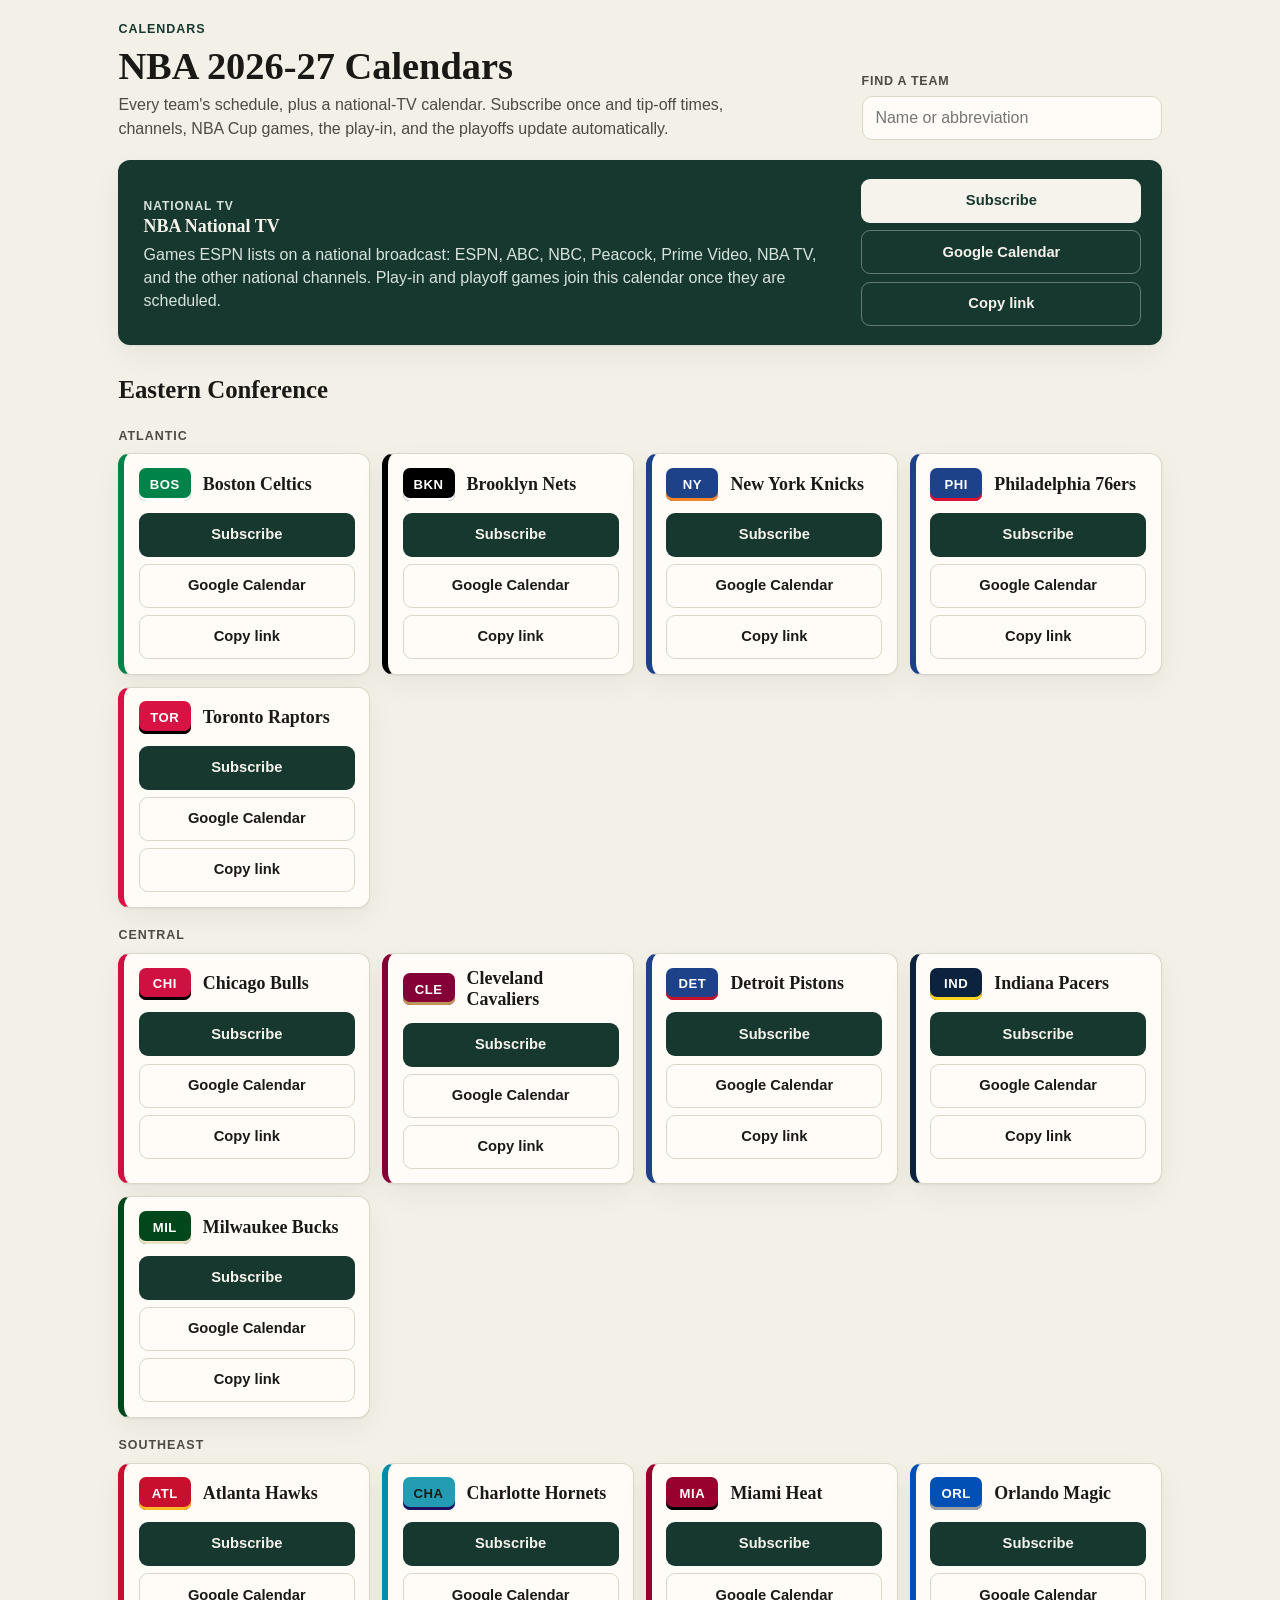
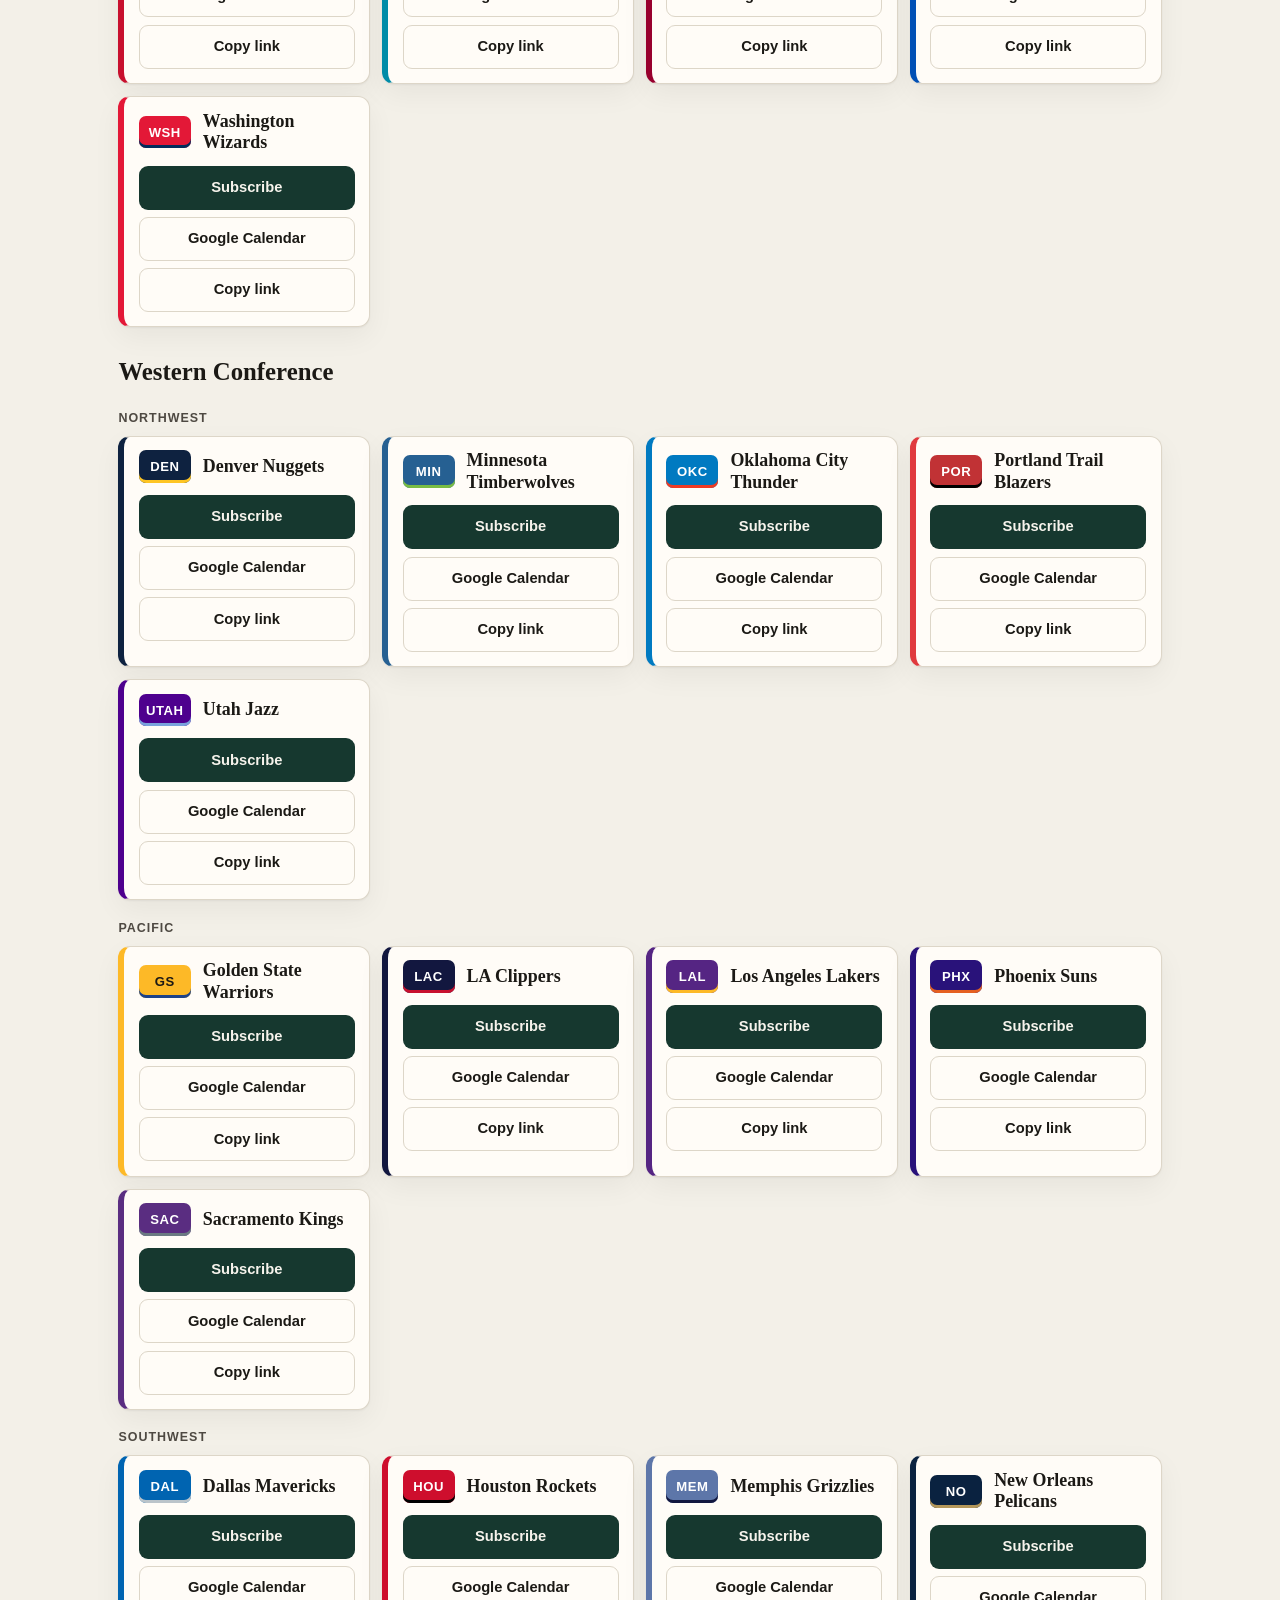
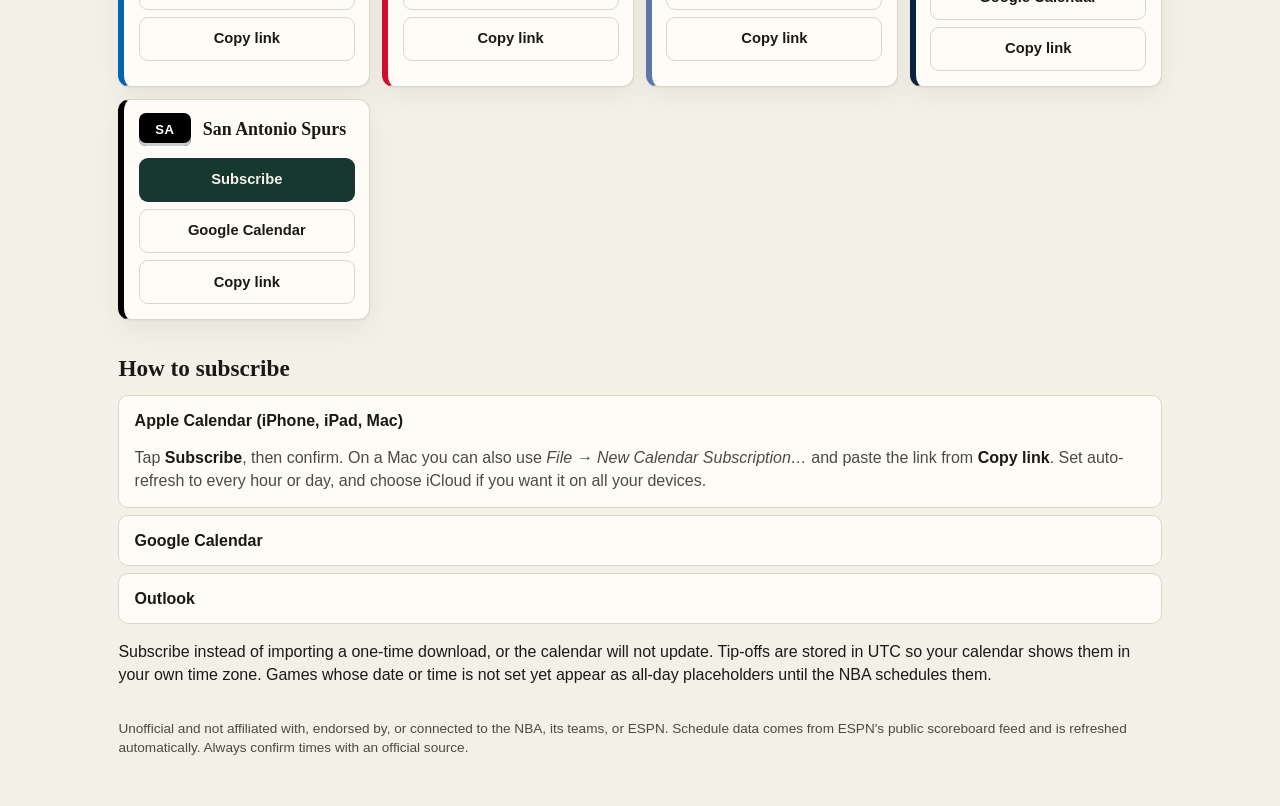
==== docs/basketball/index.html @ 131f5a89 "Add NBA calendars and restyle the subscribe pages. Basketball feeds come from ESPN's team schedules:" ====
<!doctype html>
<html lang="en">
<head>
<meta charset="utf-8">
<meta name="viewport" content="width=device-width, initial-scale=1">
<title>NBA 2026-27 Calendars – subscribe to any team</title>
<meta name="description" content="Free, auto-updating NBA 2026-27 schedule calendars for all 30 teams plus nationally televised games. Works with Apple, Google and Outlook Calendar.">
<link rel="stylesheet" href="../assets/style.css">
</head>
<body>
<a class="skip" href="#calendars">Skip to calendars</a>
<div class="wrap">
<header class="top">
  <div>
    <p class="kicker"><a href="../">Calendars</a></p>
    <h1>NBA 2026-27 Calendars</h1>
    <p class="lead">Every team's schedule, plus a national-TV calendar. Subscribe once and tip-off times, channels, NBA Cup games, the play-in, and the playoffs update automatically.</p>
  </div>
  <div class="find" role="search">
    <label for="team-search">Find a team</label>
    <input id="team-search" type="search" data-search placeholder="Name or abbreviation" autocomplete="off" enterkeyhint="search">
  </div>
</header>
<main id="calendars">
<article class="card feature"><div class="feature-copy"><p class="eyebrow">National TV</p><h2>NBA National TV</h2><p>Games ESPN lists on a national broadcast: ESPN, ABC, NBC, Peacock, Prime Video, NBA TV, and the other national channels. Play-in and playoff games join this calendar once they are scheduled.</p></div><div class="actions"><a class="btn primary" href="webcal://jaxzn.github.io/calendars/basketball/national.ics">Subscribe</a><a class="btn" href="https://calendar.google.com/calendar/r?cid=webcal%3A%2F%2Fjaxzn.github.io%2Fcalendars%2Fbasketball%2Fnational.ics" target="_blank" rel="noopener">Google Calendar</a><button type="button" class="btn" data-copy="https://jaxzn.github.io/calendars/basketball/national.ics" data-label="Copy link" aria-label="Copy NBA National TV calendar link">Copy link</button></div></article>
<p class="empty" data-empty hidden>No teams match that search.</p>
<section class="conference" data-conference><h2 class="conf">Eastern Conference</h2><section class="division" data-division><h3>Atlantic</h3><div class="grid">
<article class="card" data-team="boston celtics bos" style="--team:#008348;--alt:#ffffff;--swatch:#008348;--on:#ffffff"><div class="card-main"><p class="abbr" aria-hidden="true">BOS</p><h3>Boston Celtics</h3></div><div class="actions"><a class="btn primary" href="webcal://jaxzn.github.io/calendars/basketball/bos.ics">Subscribe</a><a class="btn" href="https://calendar.google.com/calendar/r?cid=webcal%3A%2F%2Fjaxzn.github.io%2Fcalendars%2Fbasketball%2Fbos.ics" target="_blank" rel="noopener">Google Calendar</a><button type="button" class="btn" data-copy="https://jaxzn.github.io/calendars/basketball/bos.ics" data-label="Copy link" aria-label="Copy Boston Celtics calendar link">Copy link</button></div></article>
<article class="card" data-team="brooklyn nets bkn" style="--team:#000000;--alt:#ffffff;--swatch:#000000;--on:#ffffff"><div class="card-main"><p class="abbr" aria-hidden="true">BKN</p><h3>Brooklyn Nets</h3></div><div class="actions"><a class="btn primary" href="webcal://jaxzn.github.io/calendars/basketball/bkn.ics">Subscribe</a><a class="btn" href="https://calendar.google.com/calendar/r?cid=webcal%3A%2F%2Fjaxzn.github.io%2Fcalendars%2Fbasketball%2Fbkn.ics" target="_blank" rel="noopener">Google Calendar</a><button type="button" class="btn" data-copy="https://jaxzn.github.io/calendars/basketball/bkn.ics" data-label="Copy link" aria-label="Copy Brooklyn Nets calendar link">Copy link</button></div></article>
<article class="card" data-team="new york knicks ny" style="--team:#1d428a;--alt:#f58426;--swatch:#1d428a;--on:#ffffff"><div class="card-main"><p class="abbr" aria-hidden="true">NY</p><h3>New York Knicks</h3></div><div class="actions"><a class="btn primary" href="webcal://jaxzn.github.io/calendars/basketball/ny.ics">Subscribe</a><a class="btn" href="https://calendar.google.com/calendar/r?cid=webcal%3A%2F%2Fjaxzn.github.io%2Fcalendars%2Fbasketball%2Fny.ics" target="_blank" rel="noopener">Google Calendar</a><button type="button" class="btn" data-copy="https://jaxzn.github.io/calendars/basketball/ny.ics" data-label="Copy link" aria-label="Copy New York Knicks calendar link">Copy link</button></div></article>
<article class="card" data-team="philadelphia 76ers phi" style="--team:#1d428a;--alt:#e01234;--swatch:#1d428a;--on:#ffffff"><div class="card-main"><p class="abbr" aria-hidden="true">PHI</p><h3>Philadelphia 76ers</h3></div><div class="actions"><a class="btn primary" href="webcal://jaxzn.github.io/calendars/basketball/phi.ics">Subscribe</a><a class="btn" href="https://calendar.google.com/calendar/r?cid=webcal%3A%2F%2Fjaxzn.github.io%2Fcalendars%2Fbasketball%2Fphi.ics" target="_blank" rel="noopener">Google Calendar</a><button type="button" class="btn" data-copy="https://jaxzn.github.io/calendars/basketball/phi.ics" data-label="Copy link" aria-label="Copy Philadelphia 76ers calendar link">Copy link</button></div></article>
<article class="card" data-team="toronto raptors tor" style="--team:#d91244;--alt:#000000;--swatch:#d91244;--on:#ffffff"><div class="card-main"><p class="abbr" aria-hidden="true">TOR</p><h3>Toronto Raptors</h3></div><div class="actions"><a class="btn primary" href="webcal://jaxzn.github.io/calendars/basketball/tor.ics">Subscribe</a><a class="btn" href="https://calendar.google.com/calendar/r?cid=webcal%3A%2F%2Fjaxzn.github.io%2Fcalendars%2Fbasketball%2Ftor.ics" target="_blank" rel="noopener">Google Calendar</a><button type="button" class="btn" data-copy="https://jaxzn.github.io/calendars/basketball/tor.ics" data-label="Copy link" aria-label="Copy Toronto Raptors calendar link">Copy link</button></div></article>
</div></section><section class="division" data-division><h3>Central</h3><div class="grid">
<article class="card" data-team="chicago bulls chi" style="--team:#ce1141;--alt:#000000;--swatch:#ce1141;--on:#ffffff"><div class="card-main"><p class="abbr" aria-hidden="true">CHI</p><h3>Chicago Bulls</h3></div><div class="actions"><a class="btn primary" href="webcal://jaxzn.github.io/calendars/basketball/chi.ics">Subscribe</a><a class="btn" href="https://calendar.google.com/calendar/r?cid=webcal%3A%2F%2Fjaxzn.github.io%2Fcalendars%2Fbasketball%2Fchi.ics" target="_blank" rel="noopener">Google Calendar</a><button type="button" class="btn" data-copy="https://jaxzn.github.io/calendars/basketball/chi.ics" data-label="Copy link" aria-label="Copy Chicago Bulls calendar link">Copy link</button></div></article>
<article class="card" data-team="cleveland cavaliers cle" style="--team:#860038;--alt:#bc945c;--swatch:#860038;--on:#ffffff"><div class="card-main"><p class="abbr" aria-hidden="true">CLE</p><h3>Cleveland Cavaliers</h3></div><div class="actions"><a class="btn primary" href="webcal://jaxzn.github.io/calendars/basketball/cle.ics">Subscribe</a><a class="btn" href="https://calendar.google.com/calendar/r?cid=webcal%3A%2F%2Fjaxzn.github.io%2Fcalendars%2Fbasketball%2Fcle.ics" target="_blank" rel="noopener">Google Calendar</a><button type="button" class="btn" data-copy="https://jaxzn.github.io/calendars/basketball/cle.ics" data-label="Copy link" aria-label="Copy Cleveland Cavaliers calendar link">Copy link</button></div></article>
<article class="card" data-team="detroit pistons det" style="--team:#1d428a;--alt:#c8102e;--swatch:#1d428a;--on:#ffffff"><div class="card-main"><p class="abbr" aria-hidden="true">DET</p><h3>Detroit Pistons</h3></div><div class="actions"><a class="btn primary" href="webcal://jaxzn.github.io/calendars/basketball/det.ics">Subscribe</a><a class="btn" href="https://calendar.google.com/calendar/r?cid=webcal%3A%2F%2Fjaxzn.github.io%2Fcalendars%2Fbasketball%2Fdet.ics" target="_blank" rel="noopener">Google Calendar</a><button type="button" class="btn" data-copy="https://jaxzn.github.io/calendars/basketball/det.ics" data-label="Copy link" aria-label="Copy Detroit Pistons calendar link">Copy link</button></div></article>
<article class="card" data-team="indiana pacers ind" style="--team:#0c2340;--alt:#ffd520;--swatch:#0c2340;--on:#ffffff"><div class="card-main"><p class="abbr" aria-hidden="true">IND</p><h3>Indiana Pacers</h3></div><div class="actions"><a class="btn primary" href="webcal://jaxzn.github.io/calendars/basketball/ind.ics">Subscribe</a><a class="btn" href="https://calendar.google.com/calendar/r?cid=webcal%3A%2F%2Fjaxzn.github.io%2Fcalendars%2Fbasketball%2Find.ics" target="_blank" rel="noopener">Google Calendar</a><button type="button" class="btn" data-copy="https://jaxzn.github.io/calendars/basketball/ind.ics" data-label="Copy link" aria-label="Copy Indiana Pacers calendar link">Copy link</button></div></article>
<article class="card" data-team="milwaukee bucks mil" style="--team:#00471b;--alt:#eee1c6;--swatch:#00471b;--on:#ffffff"><div class="card-main"><p class="abbr" aria-hidden="true">MIL</p><h3>Milwaukee Bucks</h3></div><div class="actions"><a class="btn primary" href="webcal://jaxzn.github.io/calendars/basketball/mil.ics">Subscribe</a><a class="btn" href="https://calendar.google.com/calendar/r?cid=webcal%3A%2F%2Fjaxzn.github.io%2Fcalendars%2Fbasketball%2Fmil.ics" target="_blank" rel="noopener">Google Calendar</a><button type="button" class="btn" data-copy="https://jaxzn.github.io/calendars/basketball/mil.ics" data-label="Copy link" aria-label="Copy Milwaukee Bucks calendar link">Copy link</button></div></article>
</div></section><section class="division" data-division><h3>Southeast</h3><div class="grid">
<article class="card" data-team="atlanta hawks atl" style="--team:#c8102e;--alt:#fdb927;--swatch:#c8102e;--on:#ffffff"><div class="card-main"><p class="abbr" aria-hidden="true">ATL</p><h3>Atlanta Hawks</h3></div><div class="actions"><a class="btn primary" href="webcal://jaxzn.github.io/calendars/basketball/atl.ics">Subscribe</a><a class="btn" href="https://calendar.google.com/calendar/r?cid=webcal%3A%2F%2Fjaxzn.github.io%2Fcalendars%2Fbasketball%2Fatl.ics" target="_blank" rel="noopener">Google Calendar</a><button type="button" class="btn" data-copy="https://jaxzn.github.io/calendars/basketball/atl.ics" data-label="Copy link" aria-label="Copy Atlanta Hawks calendar link">Copy link</button></div></article>
<article class="card" data-team="charlotte hornets cha" style="--team:#008ca8;--alt:#1d1060;--swatch:#249cb4;--on:#1c1915"><div class="card-main"><p class="abbr" aria-hidden="true">CHA</p><h3>Charlotte Hornets</h3></div><div class="actions"><a class="btn primary" href="webcal://jaxzn.github.io/calendars/basketball/cha.ics">Subscribe</a><a class="btn" href="https://calendar.google.com/calendar/r?cid=webcal%3A%2F%2Fjaxzn.github.io%2Fcalendars%2Fbasketball%2Fcha.ics" target="_blank" rel="noopener">Google Calendar</a><button type="button" class="btn" data-copy="https://jaxzn.github.io/calendars/basketball/cha.ics" data-label="Copy link" aria-label="Copy Charlotte Hornets calendar link">Copy link</button></div></article>
<article class="card" data-team="miami heat mia" style="--team:#98002e;--alt:#000000;--swatch:#98002e;--on:#ffffff"><div class="card-main"><p class="abbr" aria-hidden="true">MIA</p><h3>Miami Heat</h3></div><div class="actions"><a class="btn primary" href="webcal://jaxzn.github.io/calendars/basketball/mia.ics">Subscribe</a><a class="btn" href="https://calendar.google.com/calendar/r?cid=webcal%3A%2F%2Fjaxzn.github.io%2Fcalendars%2Fbasketball%2Fmia.ics" target="_blank" rel="noopener">Google Calendar</a><button type="button" class="btn" data-copy="https://jaxzn.github.io/calendars/basketball/mia.ics" data-label="Copy link" aria-label="Copy Miami Heat calendar link">Copy link</button></div></article>
<article class="card" data-team="orlando magic orl" style="--team:#0150b5;--alt:#9ca0a3;--swatch:#0150b5;--on:#ffffff"><div class="card-main"><p class="abbr" aria-hidden="true">ORL</p><h3>Orlando Magic</h3></div><div class="actions"><a class="btn primary" href="webcal://jaxzn.github.io/calendars/basketball/orl.ics">Subscribe</a><a class="btn" href="https://calendar.google.com/calendar/r?cid=webcal%3A%2F%2Fjaxzn.github.io%2Fcalendars%2Fbasketball%2Forl.ics" target="_blank" rel="noopener">Google Calendar</a><button type="button" class="btn" data-copy="https://jaxzn.github.io/calendars/basketball/orl.ics" data-label="Copy link" aria-label="Copy Orlando Magic calendar link">Copy link</button></div></article>
<article class="card" data-team="washington wizards wsh" style="--team:#e31837;--alt:#002b5c;--swatch:#e31837;--on:#ffffff"><div class="card-main"><p class="abbr" aria-hidden="true">WSH</p><h3>Washington Wizards</h3></div><div class="actions"><a class="btn primary" href="webcal://jaxzn.github.io/calendars/basketball/wsh.ics">Subscribe</a><a class="btn" href="https://calendar.google.com/calendar/r?cid=webcal%3A%2F%2Fjaxzn.github.io%2Fcalendars%2Fbasketball%2Fwsh.ics" target="_blank" rel="noopener">Google Calendar</a><button type="button" class="btn" data-copy="https://jaxzn.github.io/calendars/basketball/wsh.ics" data-label="Copy link" aria-label="Copy Washington Wizards calendar link">Copy link</button></div></article>
</div></section></section><section class="conference" data-conference><h2 class="conf">Western Conference</h2><section class="division" data-division><h3>Northwest</h3><div class="grid">
<article class="card" data-team="denver nuggets den" style="--team:#0e2240;--alt:#fec524;--swatch:#0e2240;--on:#ffffff"><div class="card-main"><p class="abbr" aria-hidden="true">DEN</p><h3>Denver Nuggets</h3></div><div class="actions"><a class="btn primary" href="webcal://jaxzn.github.io/calendars/basketball/den.ics">Subscribe</a><a class="btn" href="https://calendar.google.com/calendar/r?cid=webcal%3A%2F%2Fjaxzn.github.io%2Fcalendars%2Fbasketball%2Fden.ics" target="_blank" rel="noopener">Google Calendar</a><button type="button" class="btn" data-copy="https://jaxzn.github.io/calendars/basketball/den.ics" data-label="Copy link" aria-label="Copy Denver Nuggets calendar link">Copy link</button></div></article>
<article class="card" data-team="minnesota timberwolves min" style="--team:#266092;--alt:#79bc43;--swatch:#266092;--on:#ffffff"><div class="card-main"><p class="abbr" aria-hidden="true">MIN</p><h3>Minnesota Timberwolves</h3></div><div class="actions"><a class="btn primary" href="webcal://jaxzn.github.io/calendars/basketball/min.ics">Subscribe</a><a class="btn" href="https://calendar.google.com/calendar/r?cid=webcal%3A%2F%2Fjaxzn.github.io%2Fcalendars%2Fbasketball%2Fmin.ics" target="_blank" rel="noopener">Google Calendar</a><button type="button" class="btn" data-copy="https://jaxzn.github.io/calendars/basketball/min.ics" data-label="Copy link" aria-label="Copy Minnesota Timberwolves calendar link">Copy link</button></div></article>
<article class="card" data-team="oklahoma city thunder okc" style="--team:#007ac1;--alt:#ef3b24;--swatch:#007ac1;--on:#ffffff"><div class="card-main"><p class="abbr" aria-hidden="true">OKC</p><h3>Oklahoma City Thunder</h3></div><div class="actions"><a class="btn primary" href="webcal://jaxzn.github.io/calendars/basketball/okc.ics">Subscribe</a><a class="btn" href="https://calendar.google.com/calendar/r?cid=webcal%3A%2F%2Fjaxzn.github.io%2Fcalendars%2Fbasketball%2Fokc.ics" target="_blank" rel="noopener">Google Calendar</a><button type="button" class="btn" data-copy="https://jaxzn.github.io/calendars/basketball/okc.ics" data-label="Copy link" aria-label="Copy Oklahoma City Thunder calendar link">Copy link</button></div></article>
<article class="card" data-team="portland trail blazers por" style="--team:#e03a3e;--alt:#000000;--swatch:#c13235;--on:#ffffff"><div class="card-main"><p class="abbr" aria-hidden="true">POR</p><h3>Portland Trail Blazers</h3></div><div class="actions"><a class="btn primary" href="webcal://jaxzn.github.io/calendars/basketball/por.ics">Subscribe</a><a class="btn" href="https://calendar.google.com/calendar/r?cid=webcal%3A%2F%2Fjaxzn.github.io%2Fcalendars%2Fbasketball%2Fpor.ics" target="_blank" rel="noopener">Google Calendar</a><button type="button" class="btn" data-copy="https://jaxzn.github.io/calendars/basketball/por.ics" data-label="Copy link" aria-label="Copy Portland Trail Blazers calendar link">Copy link</button></div></article>
<article class="card" data-team="utah jazz utah" style="--team:#4e008e;--alt:#79a3dc;--swatch:#4e008e;--on:#ffffff"><div class="card-main"><p class="abbr" aria-hidden="true">UTAH</p><h3>Utah Jazz</h3></div><div class="actions"><a class="btn primary" href="webcal://jaxzn.github.io/calendars/basketball/utah.ics">Subscribe</a><a class="btn" href="https://calendar.google.com/calendar/r?cid=webcal%3A%2F%2Fjaxzn.github.io%2Fcalendars%2Fbasketball%2Futah.ics" target="_blank" rel="noopener">Google Calendar</a><button type="button" class="btn" data-copy="https://jaxzn.github.io/calendars/basketball/utah.ics" data-label="Copy link" aria-label="Copy Utah Jazz calendar link">Copy link</button></div></article>
</div></section><section class="division" data-division><h3>Pacific</h3><div class="grid">
<article class="card" data-team="golden state warriors gs" style="--team:#fdb927;--alt:#1d428a;--swatch:#fdb927;--on:#1c1915"><div class="card-main"><p class="abbr" aria-hidden="true">GS</p><h3>Golden State Warriors</h3></div><div class="actions"><a class="btn primary" href="webcal://jaxzn.github.io/calendars/basketball/gs.ics">Subscribe</a><a class="btn" href="https://calendar.google.com/calendar/r?cid=webcal%3A%2F%2Fjaxzn.github.io%2Fcalendars%2Fbasketball%2Fgs.ics" target="_blank" rel="noopener">Google Calendar</a><button type="button" class="btn" data-copy="https://jaxzn.github.io/calendars/basketball/gs.ics" data-label="Copy link" aria-label="Copy Golden State Warriors calendar link">Copy link</button></div></article>
<article class="card" data-team="la clippers lac" style="--team:#12173f;--alt:#c8102e;--swatch:#12173f;--on:#ffffff"><div class="card-main"><p class="abbr" aria-hidden="true">LAC</p><h3>LA Clippers</h3></div><div class="actions"><a class="btn primary" href="webcal://jaxzn.github.io/calendars/basketball/lac.ics">Subscribe</a><a class="btn" href="https://calendar.google.com/calendar/r?cid=webcal%3A%2F%2Fjaxzn.github.io%2Fcalendars%2Fbasketball%2Flac.ics" target="_blank" rel="noopener">Google Calendar</a><button type="button" class="btn" data-copy="https://jaxzn.github.io/calendars/basketball/lac.ics" data-label="Copy link" aria-label="Copy LA Clippers calendar link">Copy link</button></div></article>
<article class="card" data-team="los angeles lakers lal" style="--team:#552583;--alt:#fdb927;--swatch:#552583;--on:#ffffff"><div class="card-main"><p class="abbr" aria-hidden="true">LAL</p><h3>Los Angeles Lakers</h3></div><div class="actions"><a class="btn primary" href="webcal://jaxzn.github.io/calendars/basketball/lal.ics">Subscribe</a><a class="btn" href="https://calendar.google.com/calendar/r?cid=webcal%3A%2F%2Fjaxzn.github.io%2Fcalendars%2Fbasketball%2Flal.ics" target="_blank" rel="noopener">Google Calendar</a><button type="button" class="btn" data-copy="https://jaxzn.github.io/calendars/basketball/lal.ics" data-label="Copy link" aria-label="Copy Los Angeles Lakers calendar link">Copy link</button></div></article>
<article class="card" data-team="phoenix suns phx" style="--team:#29127a;--alt:#e56020;--swatch:#29127a;--on:#ffffff"><div class="card-main"><p class="abbr" aria-hidden="true">PHX</p><h3>Phoenix Suns</h3></div><div class="actions"><a class="btn primary" href="webcal://jaxzn.github.io/calendars/basketball/phx.ics">Subscribe</a><a class="btn" href="https://calendar.google.com/calendar/r?cid=webcal%3A%2F%2Fjaxzn.github.io%2Fcalendars%2Fbasketball%2Fphx.ics" target="_blank" rel="noopener">Google Calendar</a><button type="button" class="btn" data-copy="https://jaxzn.github.io/calendars/basketball/phx.ics" data-label="Copy link" aria-label="Copy Phoenix Suns calendar link">Copy link</button></div></article>
<article class="card" data-team="sacramento kings sac" style="--team:#5a2d81;--alt:#6a7a82;--swatch:#5a2d81;--on:#ffffff"><div class="card-main"><p class="abbr" aria-hidden="true">SAC</p><h3>Sacramento Kings</h3></div><div class="actions"><a class="btn primary" href="webcal://jaxzn.github.io/calendars/basketball/sac.ics">Subscribe</a><a class="btn" href="https://calendar.google.com/calendar/r?cid=webcal%3A%2F%2Fjaxzn.github.io%2Fcalendars%2Fbasketball%2Fsac.ics" target="_blank" rel="noopener">Google Calendar</a><button type="button" class="btn" data-copy="https://jaxzn.github.io/calendars/basketball/sac.ics" data-label="Copy link" aria-label="Copy Sacramento Kings calendar link">Copy link</button></div></article>
</div></section><section class="division" data-division><h3>Southwest</h3><div class="grid">
<article class="card" data-team="dallas mavericks dal" style="--team:#0064b1;--alt:#bbc4ca;--swatch:#0064b1;--on:#ffffff"><div class="card-main"><p class="abbr" aria-hidden="true">DAL</p><h3>Dallas Mavericks</h3></div><div class="actions"><a class="btn primary" href="webcal://jaxzn.github.io/calendars/basketball/dal.ics">Subscribe</a><a class="btn" href="https://calendar.google.com/calendar/r?cid=webcal%3A%2F%2Fjaxzn.github.io%2Fcalendars%2Fbasketball%2Fdal.ics" target="_blank" rel="noopener">Google Calendar</a><button type="button" class="btn" data-copy="https://jaxzn.github.io/calendars/basketball/dal.ics" data-label="Copy link" aria-label="Copy Dallas Mavericks calendar link">Copy link</button></div></article>
<article class="card" data-team="houston rockets hou" style="--team:#ce0e2d;--alt:#000000;--swatch:#ce0e2d;--on:#ffffff"><div class="card-main"><p class="abbr" aria-hidden="true">HOU</p><h3>Houston Rockets</h3></div><div class="actions"><a class="btn primary" href="webcal://jaxzn.github.io/calendars/basketball/hou.ics">Subscribe</a><a class="btn" href="https://calendar.google.com/calendar/r?cid=webcal%3A%2F%2Fjaxzn.github.io%2Fcalendars%2Fbasketball%2Fhou.ics" target="_blank" rel="noopener">Google Calendar</a><button type="button" class="btn" data-copy="https://jaxzn.github.io/calendars/basketball/hou.ics" data-label="Copy link" aria-label="Copy Houston Rockets calendar link">Copy link</button></div></article>
<article class="card" data-team="memphis grizzlies mem" style="--team:#5d76a9;--alt:#12173f;--swatch:#5d76a9;--on:#ffffff"><div class="card-main"><p class="abbr" aria-hidden="true">MEM</p><h3>Memphis Grizzlies</h3></div><div class="actions"><a class="btn primary" href="webcal://jaxzn.github.io/calendars/basketball/mem.ics">Subscribe</a><a class="btn" href="https://calendar.google.com/calendar/r?cid=webcal%3A%2F%2Fjaxzn.github.io%2Fcalendars%2Fbasketball%2Fmem.ics" target="_blank" rel="noopener">Google Calendar</a><button type="button" class="btn" data-copy="https://jaxzn.github.io/calendars/basketball/mem.ics" data-label="Copy link" aria-label="Copy Memphis Grizzlies calendar link">Copy link</button></div></article>
<article class="card" data-team="new orleans pelicans no" style="--team:#0a2240;--alt:#b4975a;--swatch:#0a2240;--on:#ffffff"><div class="card-main"><p class="abbr" aria-hidden="true">NO</p><h3>New Orleans Pelicans</h3></div><div class="actions"><a class="btn primary" href="webcal://jaxzn.github.io/calendars/basketball/no.ics">Subscribe</a><a class="btn" href="https://calendar.google.com/calendar/r?cid=webcal%3A%2F%2Fjaxzn.github.io%2Fcalendars%2Fbasketball%2Fno.ics" target="_blank" rel="noopener">Google Calendar</a><button type="button" class="btn" data-copy="https://jaxzn.github.io/calendars/basketball/no.ics" data-label="Copy link" aria-label="Copy New Orleans Pelicans calendar link">Copy link</button></div></article>
<article class="card" data-team="san antonio spurs sa" style="--team:#000000;--alt:#c4ced4;--swatch:#000000;--on:#ffffff"><div class="card-main"><p class="abbr" aria-hidden="true">SA</p><h3>San Antonio Spurs</h3></div><div class="actions"><a class="btn primary" href="webcal://jaxzn.github.io/calendars/basketball/sa.ics">Subscribe</a><a class="btn" href="https://calendar.google.com/calendar/r?cid=webcal%3A%2F%2Fjaxzn.github.io%2Fcalendars%2Fbasketball%2Fsa.ics" target="_blank" rel="noopener">Google Calendar</a><button type="button" class="btn" data-copy="https://jaxzn.github.io/calendars/basketball/sa.ics" data-label="Copy link" aria-label="Copy San Antonio Spurs calendar link">Copy link</button></div></article>
</div></section></section>
</main>
<section class="howto">
<h2>How to subscribe</h2>
<details open><summary>Apple Calendar (iPhone, iPad, Mac)</summary>
<p>Tap <b>Subscribe</b>, then confirm. On a Mac you can also use <i>File → New Calendar Subscription…</i> and paste the link from <b>Copy link</b>. Set auto-refresh to every hour or day, and choose iCloud if you want it on all your devices.</p></details>
<details><summary>Google Calendar</summary>
<p>Click <b>Google Calendar</b> (on a computer), or in Google Calendar on the web go to <i>Other calendars → + → From URL</i> and paste the link from <b>Copy link</b>. It then shows up on your phone too. Google refreshes subscribed calendars on its own schedule, often every 8–24 hours.</p></details>
<details><summary>Outlook</summary>
<p>Outlook.com / Microsoft 365: <i>Calendar → Add calendar → Subscribe from web</i>, paste the link from <b>Copy link</b>. Classic Outlook for Windows: <i>Add Calendar → From Internet</i>.</p></details>
<p>Subscribe instead of importing a one-time download, or the calendar will not update. Tip-offs are stored in UTC so your calendar shows them in your own time zone. Games whose date or time is not set yet appear as all-day placeholders until the NBA schedules them.</p>
</section>
<footer>
<p>Unofficial and not affiliated with, endorsed by, or connected to the NBA, its teams, or ESPN. Schedule data comes from ESPN's public scoreboard feed and is refreshed automatically. Always confirm times with an official source.</p>
</footer>
</div>
<script src="../assets/subscribe.js" defer></script>
</body>
</html>
---- docs/assets/style.css ----
/* Shared subscribe pages. No images; team color is an accent only. */

:root {
  color-scheme: light;
  --bg: #f3f0e8;
  --paper: #fffcf7;
  --ink: #1b1915;
  --muted: #4e4942;
  --line: #ddd6c8;
  --brand: #16382f;
  --brand-ink: #f6f3ec;
  --feature-muted: #d7e3dc;
  --chip: #ebe4d8;
  --focus: #0c5c48;
  --shadow: 0 1px 2px rgba(27, 25, 21, 0.05), 0 10px 28px rgba(27, 25, 21, 0.05);
  --sans: "Avenir Next", "Segoe UI", sans-serif;
  --serif: "Iowan Old Style", "Palatino Linotype", Palatino, Georgia, serif;
  --team: var(--brand);
  --alt: var(--brand);
  --swatch: var(--chip);
  --on: var(--ink);
}

@media (prefers-color-scheme: dark) {
  :root {
    color-scheme: dark;
    --bg: #121412;
    --paper: #1c211e;
    --ink: #f4f1ea;
    --muted: #c8c2b6;
    --line: #343b36;
    --brand: #d7e6d8;
    --brand-ink: #12211b;
    --feature-muted: #2c4036;
    --chip: #2a312c;
    --focus: #9ad7b8;
    --shadow: 0 1px 2px rgba(0, 0, 0, 0.35), 0 12px 32px rgba(0, 0, 0, 0.28);
  }
}

* { box-sizing: border-box; }
[hidden] { display: none !important; }

body {
  margin: 0;
  background: var(--bg);
  color: var(--ink);
  font-family: var(--sans);
  font-size: 1rem;
  line-height: 1.45;
}

.skip {
  position: absolute;
  left: 0.75rem;
  top: 0.75rem;
  transform: translateY(-150%);
  background: var(--paper);
  color: var(--ink);
  padding: 0.5rem 0.75rem;
  border-radius: 8px;
  z-index: 3;
}
.skip:focus { transform: none; }

.wrap {
  max-width: 1080px;
  margin: 0 auto;
  padding: 1.25rem 1.15rem 3rem;
}

a { color: inherit; }

.kicker {
  margin: 0 0 0.35rem;
  font-size: 0.78rem;
  font-weight: 700;
  letter-spacing: 0.08em;
  text-transform: uppercase;
  color: var(--muted);
}
.kicker a { color: var(--brand); text-decoration: none; }
.kicker a:hover { text-decoration: underline; }

h1, h2, h3 { font-family: var(--serif); font-weight: 600; letter-spacing: 0; }
h1 { margin: 0 0 0.35rem; font-size: clamp(1.8rem, 3vw, 2.4rem); line-height: 1.15; }
.lead { margin: 0; color: var(--muted); max-width: 42rem; }

.top {
  display: grid;
  grid-template-columns: minmax(0, 1fr) minmax(220px, 300px);
  gap: 1.25rem 1.5rem;
  align-items: end;
  margin-bottom: 1.25rem;
}

.find label {
  display: block;
  margin-bottom: 0.35rem;
  font-size: 0.78rem;
  font-weight: 700;
  letter-spacing: 0.06em;
  text-transform: uppercase;
  color: var(--muted);
}
.find input {
  width: 100%;
  min-height: 44px;
  border: 1px solid var(--line);
  border-radius: 10px;
  background: var(--paper);
  color: var(--ink);
  padding: 0 0.8rem;
  font: 1rem var(--sans);
}

.card {
  background: var(--paper);
  color: var(--ink);
  border: 1px solid var(--line);
  border-left: 6px solid var(--team, var(--brand));
  border-radius: 12px;
  box-shadow: var(--shadow);
  padding: 0.85rem 0.9rem 0.9rem;
  display: flex;
  flex-direction: column;
  gap: 0.75rem;
}
.card-main {
  display: flex;
  align-items: center;
  gap: 0.75rem;
  min-width: 0;
}
.abbr {
  margin: 0;
  flex: 0 0 auto;
  min-width: 3.25rem;
  height: 2.05rem;
  padding: 0 0.4rem;
  display: grid;
  place-items: center;
  border-radius: 7px;
  background: var(--swatch, var(--chip));
  color: var(--on, var(--ink));
  font-weight: 700;
  font-size: 0.82rem;
  letter-spacing: 0.04em;
  box-shadow: inset 0 -3px 0 var(--alt, transparent);
}
.card h3, .card h2 { margin: 0; font-size: 1.12rem; line-height: 1.2; }
.eyebrow {
  margin: 0 0 0.2rem;
  font-family: var(--sans);
  font-size: 0.75rem;
  font-weight: 700;
  letter-spacing: 0.08em;
  text-transform: uppercase;
  color: var(--feature-muted);
}

.card.feature {
  display: grid;
  grid-template-columns: minmax(0, 1.6fr) minmax(220px, 280px);
  align-items: center;
  gap: 1rem 1.25rem;
  background: var(--brand);
  color: var(--brand-ink);
  border-color: transparent;
  padding: 1.15rem 1.2rem;
  margin-bottom: 0.4rem;
}
.card.feature p { margin: 0.35rem 0 0; color: var(--feature-muted); }
.card.feature .actions { align-content: center; }

.actions { display: flex; flex-wrap: wrap; gap: 0.45rem; }
.btn {
  appearance: none;
  border: 1px solid var(--line);
  background: transparent;
  color: var(--ink);
  border-radius: 9px;
  min-height: 44px;
  padding: 0.45rem 0.8rem;
  font: 600 0.92rem/1.2 var(--sans);
  text-decoration: none;
  text-align: center;
  cursor: pointer;
  display: inline-flex;
  align-items: center;
  justify-content: center;
  flex: 1 1 8.5rem;
}
.btn.primary {
  background: var(--brand);
  color: var(--brand-ink);
  border-color: transparent;
  flex-basis: 100%;
}
.card.feature .btn {
  color: var(--brand-ink);
  border-color: color-mix(in srgb, var(--brand-ink) 35%, transparent);
  flex-basis: 100%;
}
.card.feature .btn.primary {
  background: var(--brand-ink);
  color: var(--brand);
  border-color: transparent;
}
.btn:hover { filter: brightness(1.06); }
.card.feature .btn:hover { filter: none; background: color-mix(in srgb, var(--brand-ink) 12%, transparent); }
.card.feature .btn.primary:hover { filter: brightness(1.05); background: var(--brand-ink); }

.grid {
  display: grid;
  grid-template-columns: repeat(auto-fill, minmax(250px, 1fr));
  gap: 0.75rem;
}
.conference > .conf {
  margin: 1.7rem 0 0.15rem;
  font-size: 1.55rem;
}
.division > h2, .division > h3 {
  margin: 1.15rem 0 0.55rem;
  font-family: var(--sans);
  font-size: 0.78rem;
  font-weight: 700;
  letter-spacing: 0.08em;
  text-transform: uppercase;
  color: var(--muted);
}
.empty { color: var(--muted); }

.howto { margin-top: 2rem; }
.howto > h2 { margin-bottom: 0.6rem; font-size: 1.45rem; }
details {
  background: var(--paper);
  border: 1px solid var(--line);
  border-radius: 10px;
  padding: 0.15rem 0.95rem;
  margin: 0.45rem 0;
}
summary {
  cursor: pointer;
  min-height: 44px;
  display: flex;
  align-items: center;
  font-weight: 700;
}
details p { margin: 0.2rem 0 0.8rem; color: var(--muted); }
details p strong, details p b { color: var(--ink); }

footer {
  margin-top: 2rem;
  color: var(--muted);
  font-size: 0.85rem;
}
footer p { margin: 0; }

.sport-grid {
  display: grid;
  grid-template-columns: 1fr 1fr;
  gap: 0.9rem;
  margin-top: 1.4rem;
}
a.sport {
  display: flex;
  flex-direction: column;
  gap: 0.35rem;
  min-height: 230px;
  padding: 1.3rem 1.25rem 1.2rem;
  text-decoration: none;
  color: var(--ink);
  background: var(--paper);
  border: 1px solid var(--line);
  border-top: 7px solid var(--team, var(--brand));
  border-radius: 16px;
  box-shadow: var(--shadow);
}
a.sport:hover { border-color: var(--team, var(--brand)); }
a.sport .eyebrow { color: var(--muted); }
a.sport h2 { margin: 0; font-size: 2rem; }
a.sport p { margin: 0; color: var(--muted); }
a.sport .btn {
  margin-top: auto;
  align-self: flex-start;
  flex: 0 0 auto;
  background: var(--brand);
  color: var(--brand-ink);
  border-color: transparent;
  padding-inline: 1rem;
}

:focus-visible {
  outline: 3px solid var(--focus);
  outline-offset: 2px;
}

@media (max-width: 720px) {
  .top, .card.feature, .sport-grid { grid-template-columns: 1fr; }
  .wrap { padding-inline: 0.9rem; }
  a.sport { min-height: 0; }
}

@media (prefers-reduced-motion: reduce) {
  * { scroll-behavior: auto; }
}
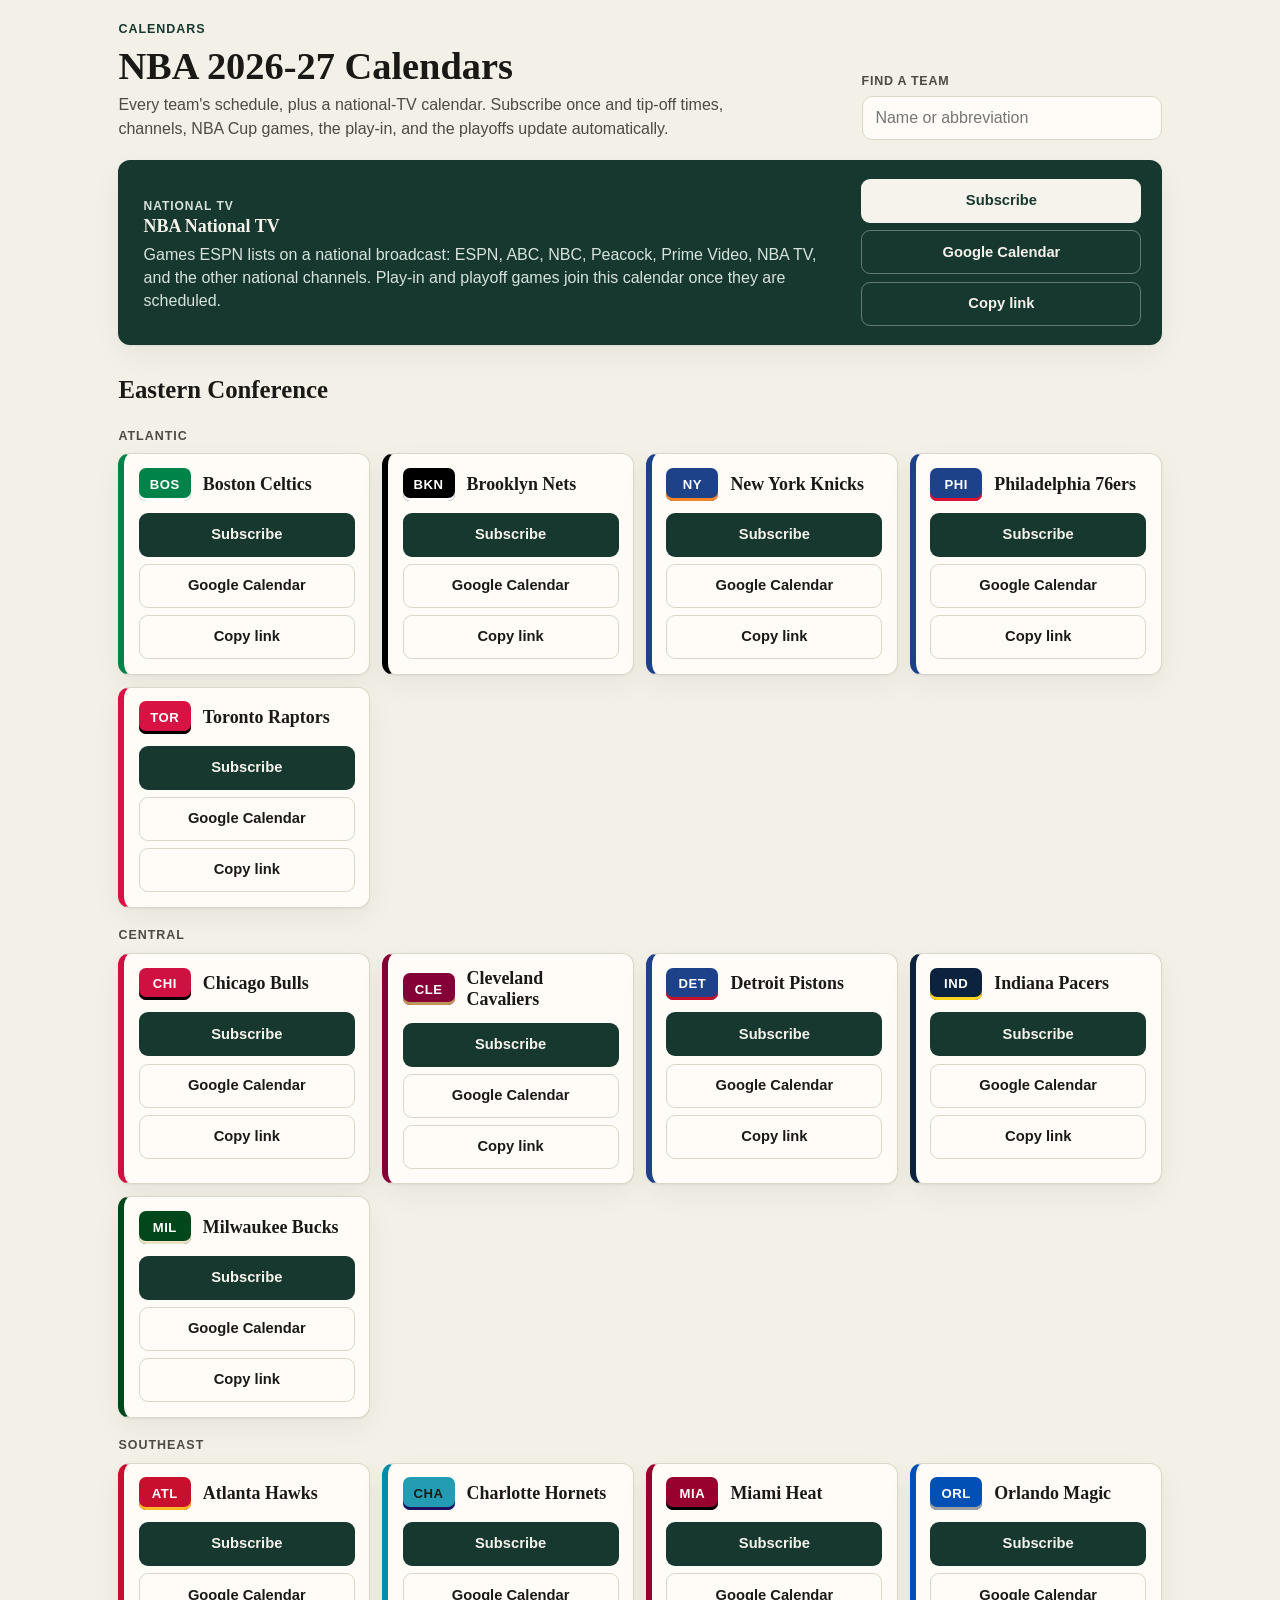
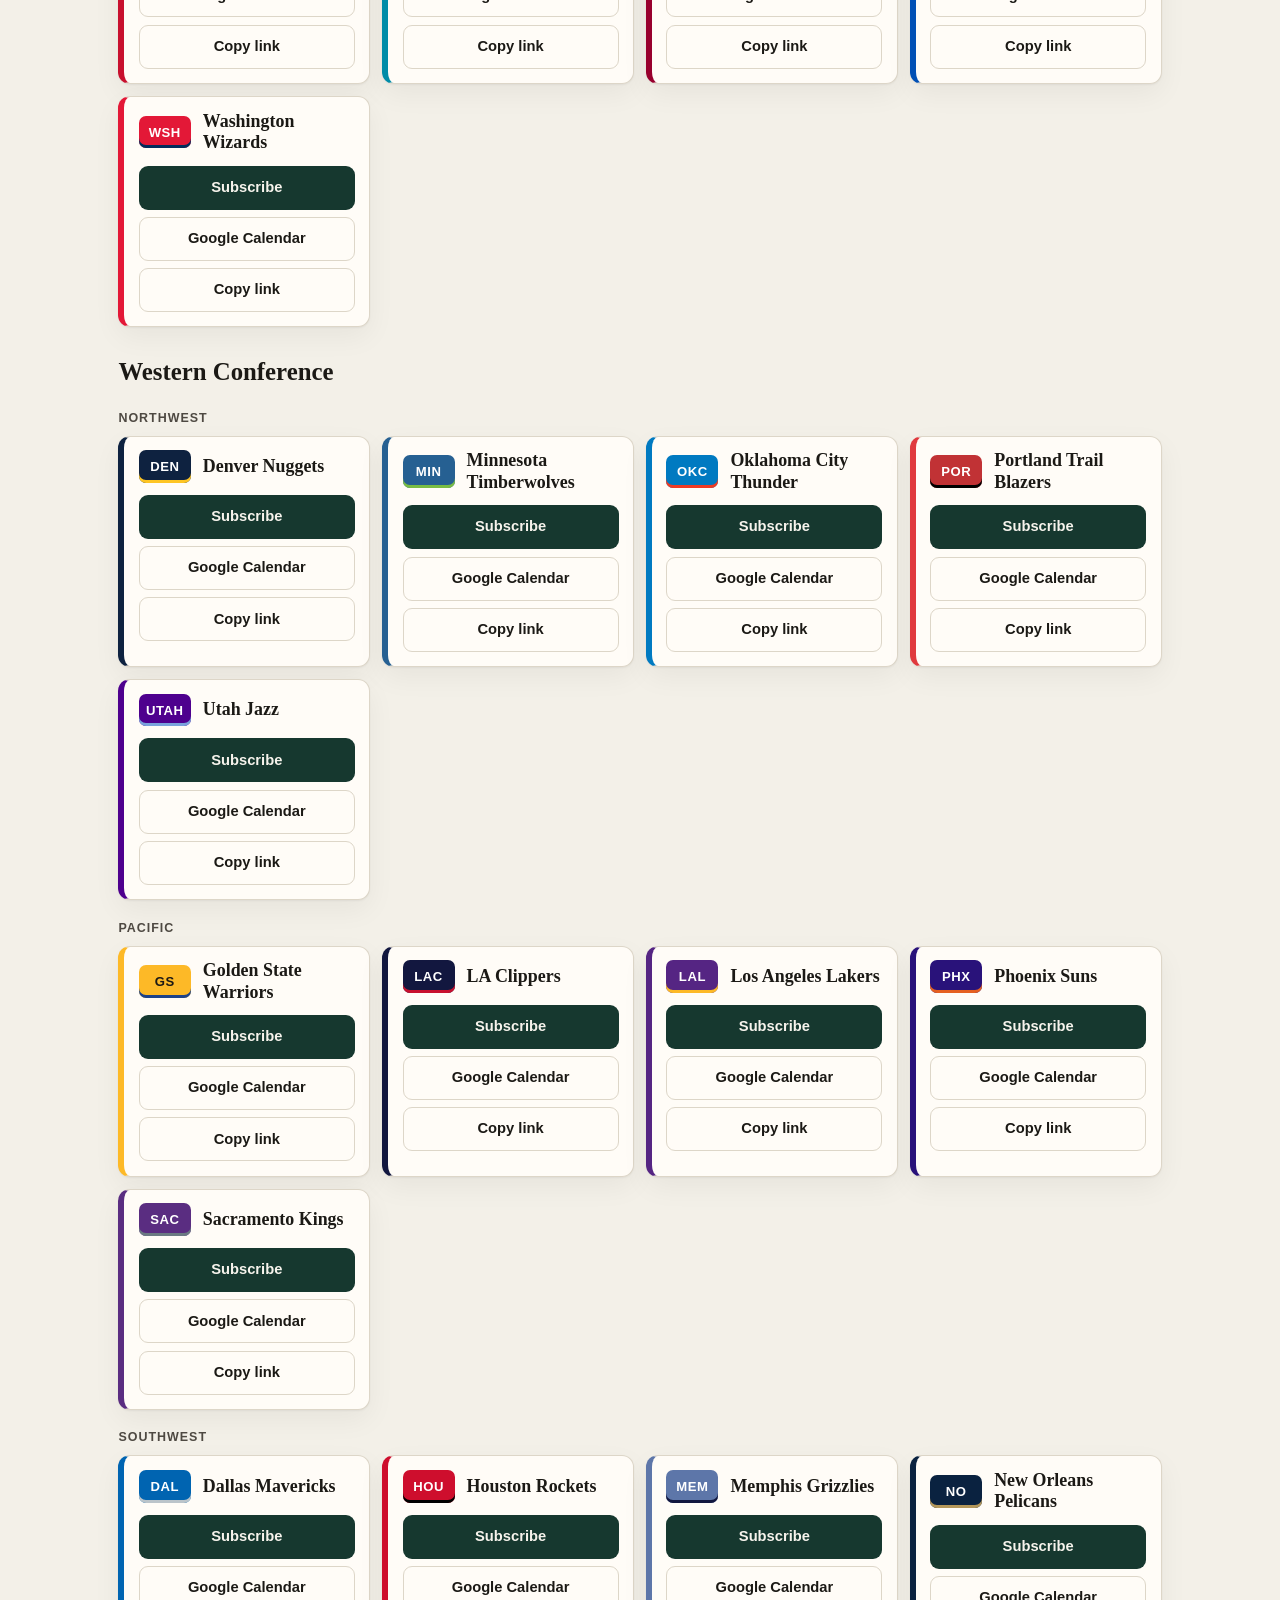
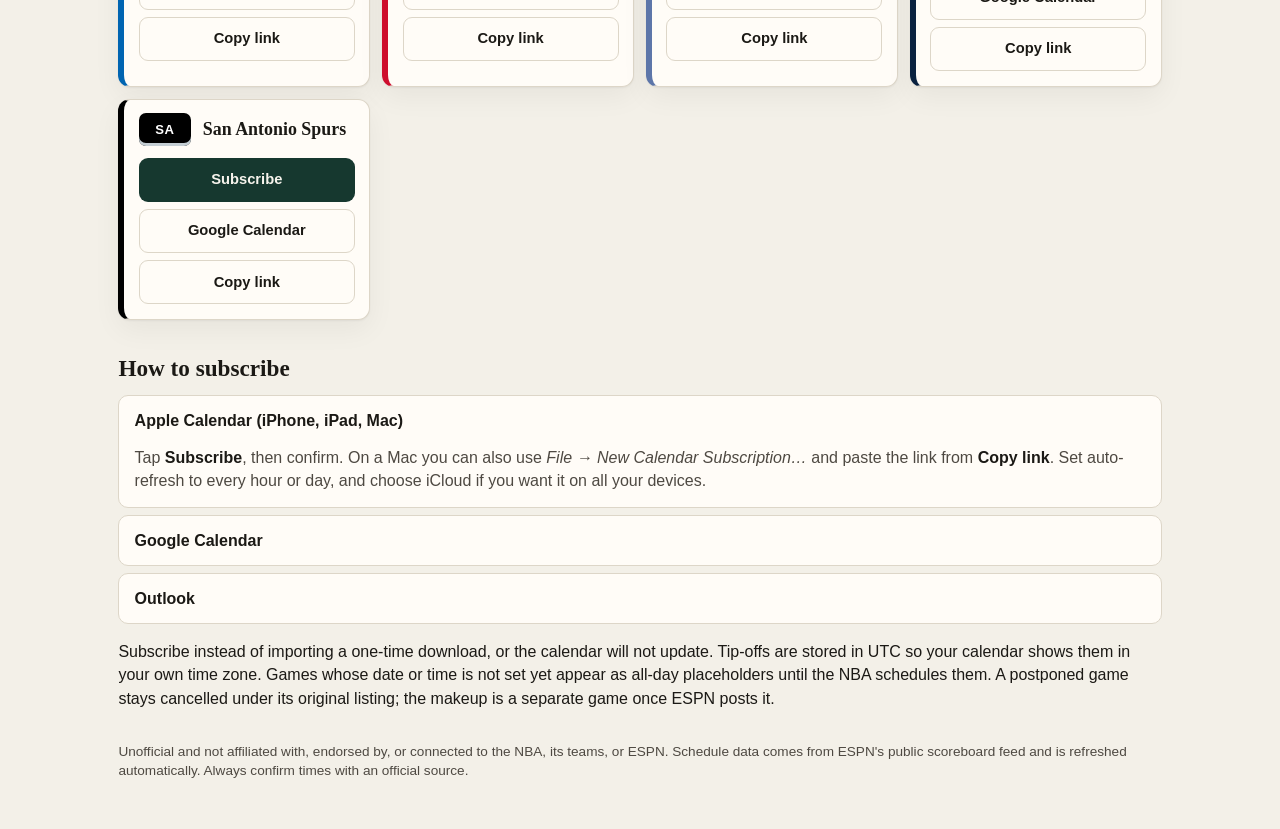
==== commit f6aab345: "Keep postponed NBA games off the regular-season count. ESPN leaves postponed originals beside their " ====
--- a/docs/basketball/index.html
+++ b/docs/basketball/index.html
@@ -70,7 +70,7 @@
 <p>Click <b>Google Calendar</b> (on a computer), or in Google Calendar on the web go to <i>Other calendars → + → From URL</i> and paste the link from <b>Copy link</b>. It then shows up on your phone too. Google refreshes subscribed calendars on its own schedule, often every 8–24 hours.</p></details>
 <details><summary>Outlook</summary>
 <p>Outlook.com / Microsoft 365: <i>Calendar → Add calendar → Subscribe from web</i>, paste the link from <b>Copy link</b>. Classic Outlook for Windows: <i>Add Calendar → From Internet</i>.</p></details>
-<p>Subscribe instead of importing a one-time download, or the calendar will not update. Tip-offs are stored in UTC so your calendar shows them in your own time zone. Games whose date or time is not set yet appear as all-day placeholders until the NBA schedules them.</p>
+<p>Subscribe instead of importing a one-time download, or the calendar will not update. Tip-offs are stored in UTC so your calendar shows them in your own time zone. Games whose date or time is not set yet appear as all-day placeholders until the NBA schedules them. A postponed game stays cancelled under its original listing; the makeup is a separate game once ESPN posts it.</p>
 </section>
 <footer>
 <p>Unofficial and not affiliated with, endorsed by, or connected to the NBA, its teams, or ESPN. Schedule data comes from ESPN's public scoreboard feed and is refreshed automatically. Always confirm times with an official source.</p>
